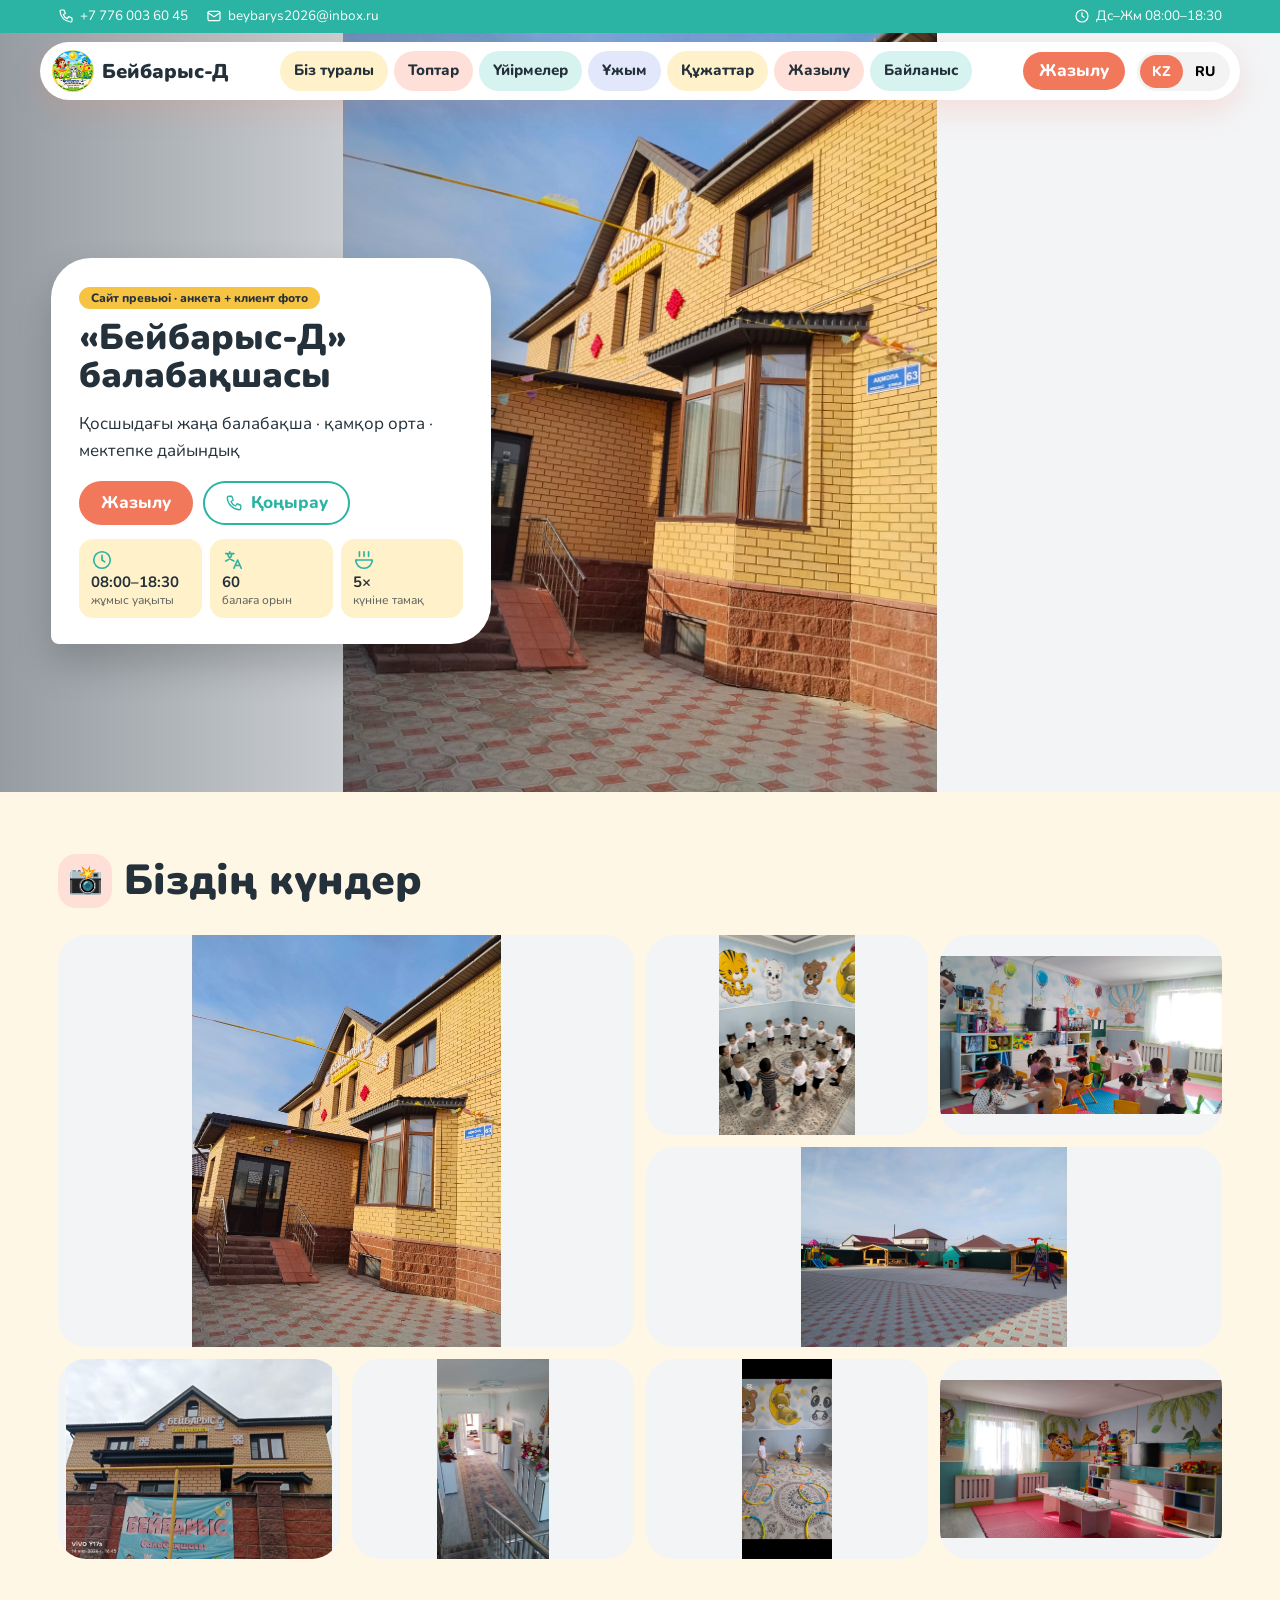
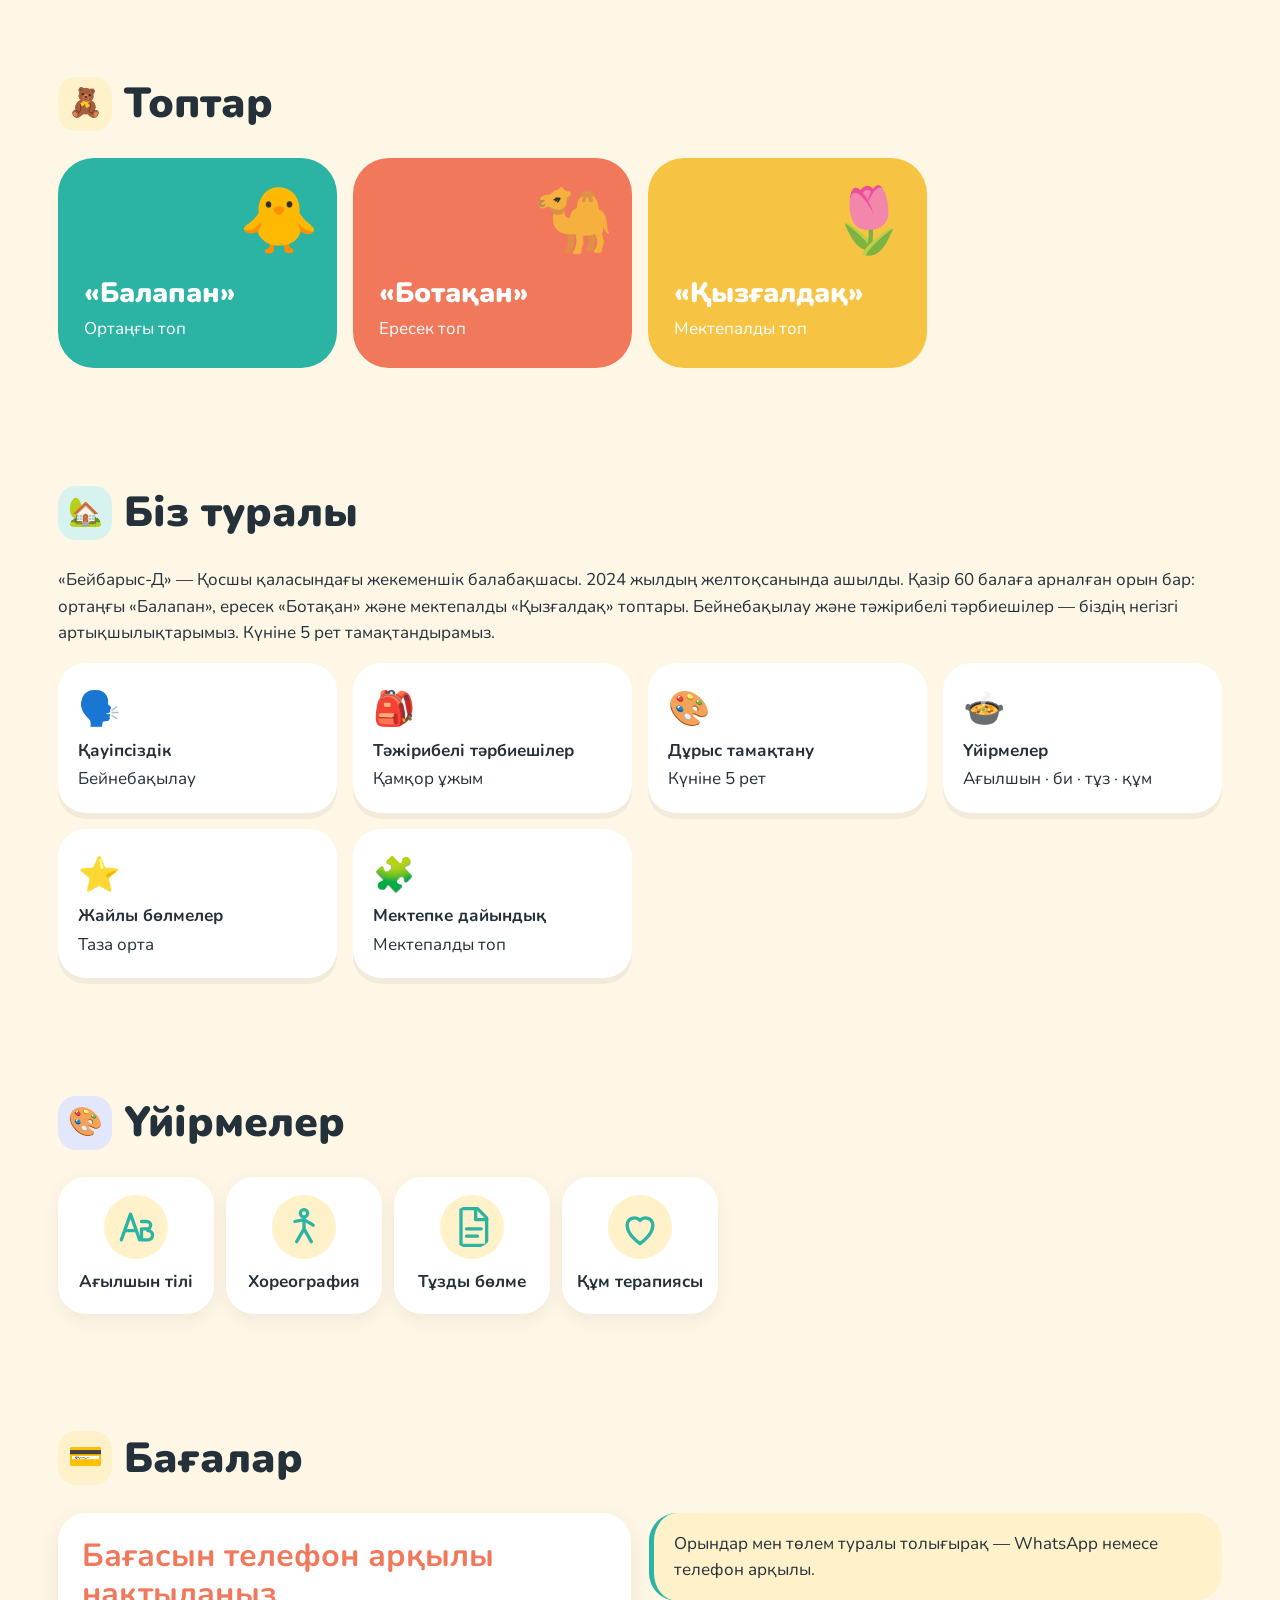
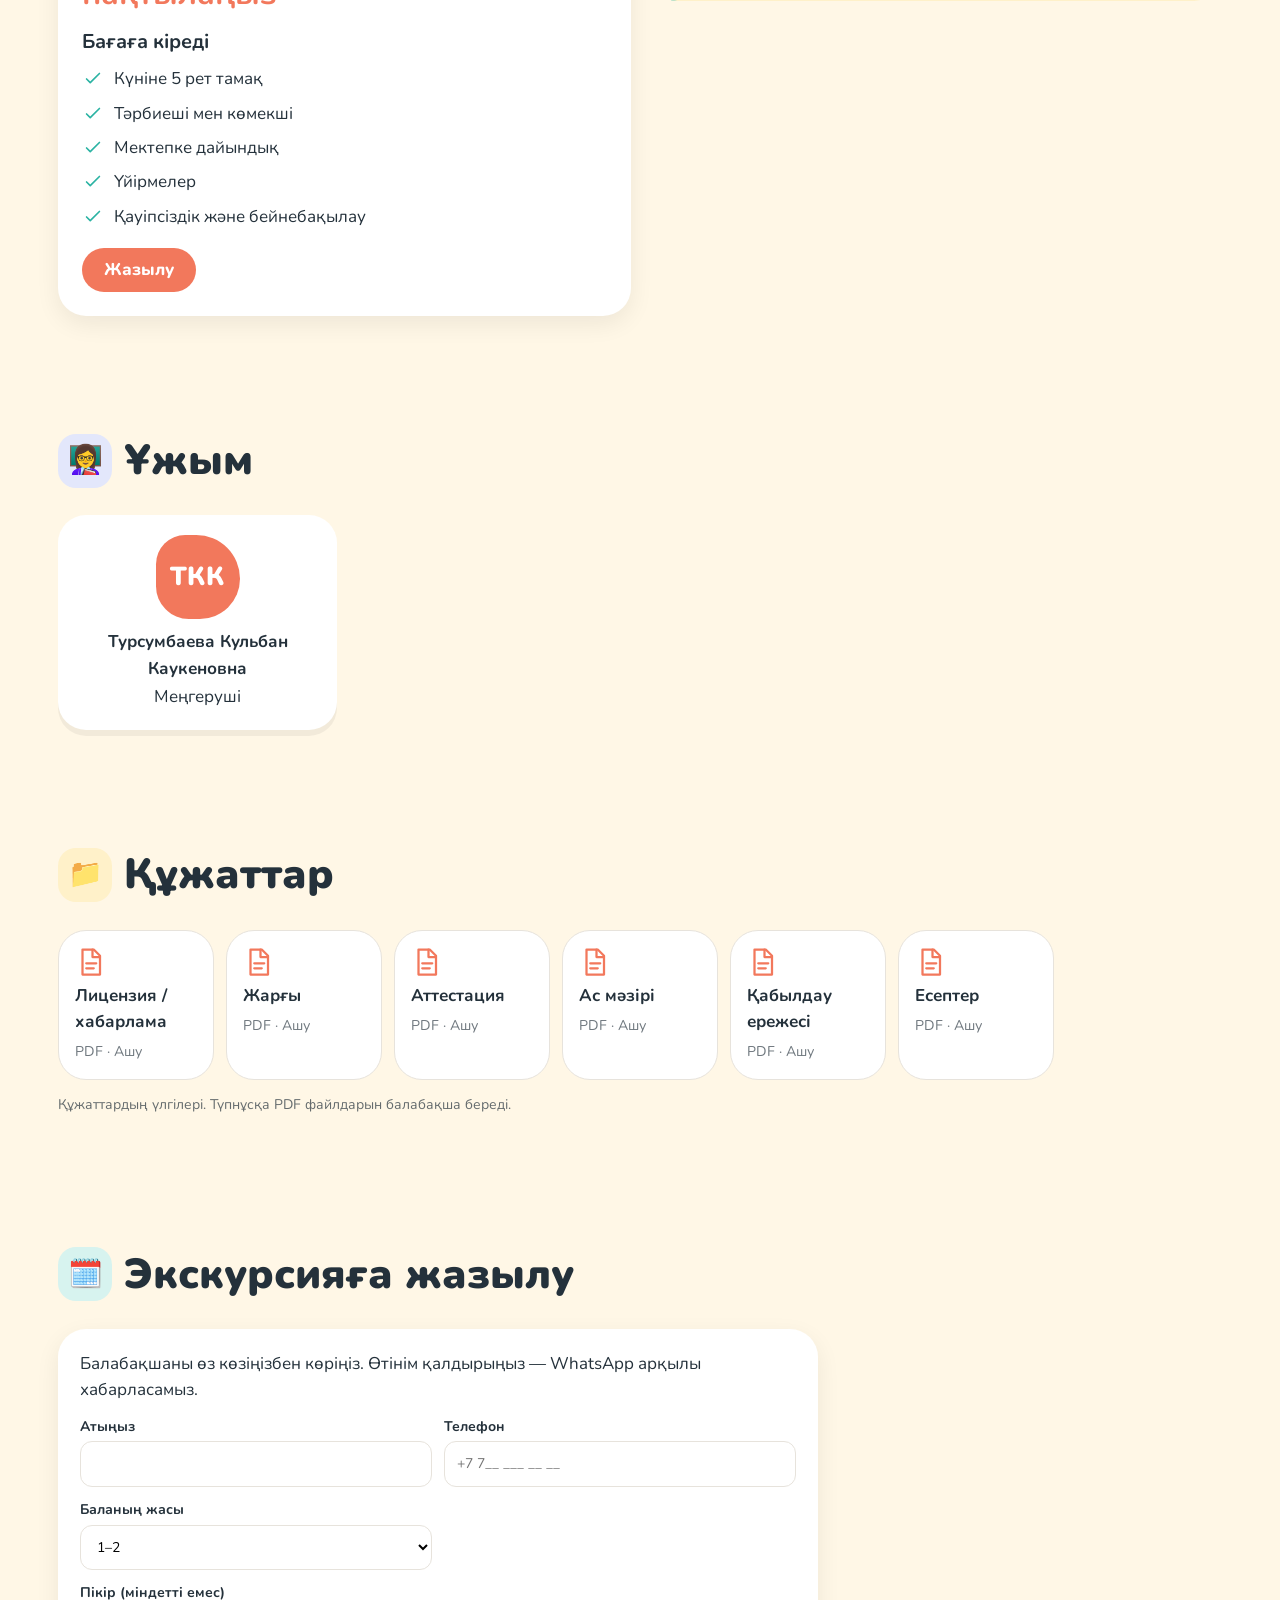
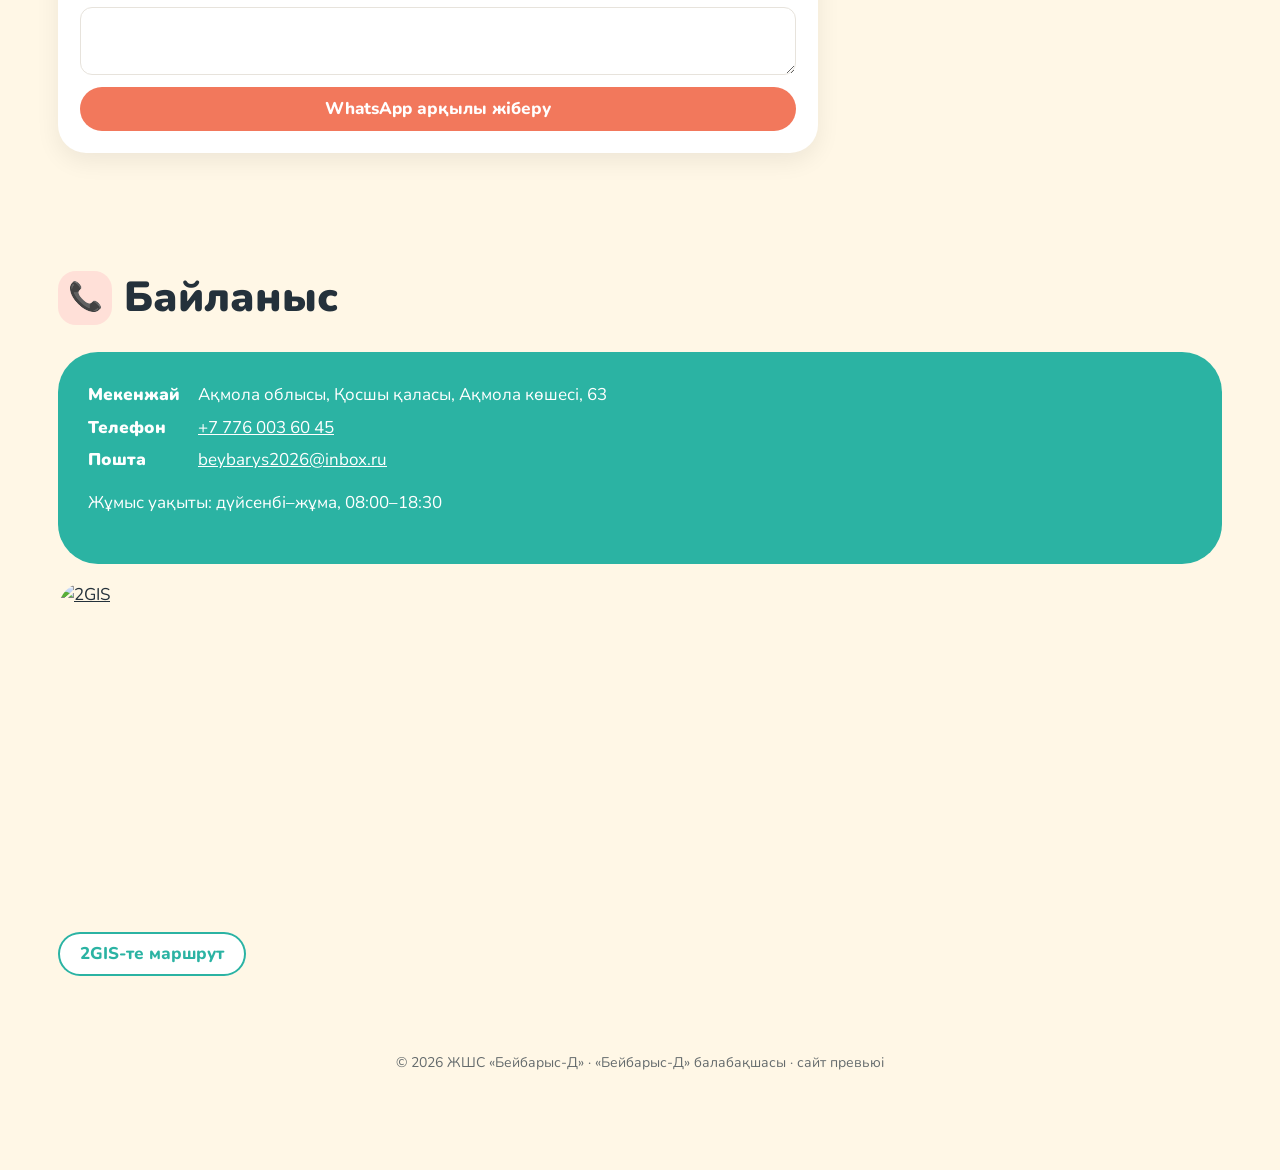
==== index.html @ a83dc699 "Preview site" ====
<!DOCTYPE html><html lang="kk"><head><meta charset="UTF-8"><meta name="viewport" content="width=device-width,initial-scale=1"><meta name="robots" content="noindex,nofollow"><title>Бейбарыс-Д — балабақша / детский сад</title><link rel="icon" href="logo.jpg">
<link rel="preconnect" href="https://fonts.googleapis.com"><link href="https://fonts.googleapis.com/css2?family=Nunito:wght@500;700;800;900&display=swap" rel="stylesheet">
<style>
:root{--teal:#2bb3a3;--yel:#f6c343;--cor:#f2785c;--vio:#7b8de0;--ink:#24313b;--bg:#fff7e6}
*{box-sizing:border-box}html{scroll-behavior:smooth;scroll-padding-top:90px}body{margin:0;font:17px/1.55 Nunito,"Segoe UI",Arial,sans-serif;color:var(--ink);background:var(--bg);padding-bottom:76px}img{display:block;max-width:100%}a{color:inherit}
.wrap{max-width:1200px;margin:auto;padding:0 18px}
header{position:fixed;top:12px;left:12px;right:12px;z-index:30;display:flex;align-items:center;gap:12px;background:#fff;border-radius:999px;padding:8px 10px 8px 12px;box-shadow:0 10px 30px rgba(242,120,92,.18);max-width:1200px;margin:auto}
.logo{display:flex;align-items:center;gap:8px;text-decoration:none;flex:none;font-weight:900;font-size:20px}.logo img{width:42px;height:42px;border-radius:50%;object-fit:cover;background:#fff}
nav{flex:1;display:flex;justify-content:center;gap:6px;min-width:0;overflow:hidden;height:40px;flex-wrap:wrap}
nav a{text-decoration:none;font-weight:800;padding:8px 14px;border-radius:999px;white-space:nowrap;font-size:15px}nav a:nth-child(4n+1){background:#fff1c9}nav a:nth-child(4n+2){background:#ffe0d8}nav a:nth-child(4n+3){background:#d7f3ef}nav a:nth-child(4n){background:#e3e7fb}
.lang{display:flex;background:#f3f3f3;border-radius:999px;padding:3px;flex:none;margin-left:auto}.lang button{border:0;background:none;border-radius:999px;padding:7px 12px;font:800 14px Nunito,sans-serif;cursor:pointer}.lang [aria-pressed=true]{background:var(--cor);color:#fff}
.tabs{display:none}
/* mobile: bottom tab bar instead of top menu */
.mob nav{display:none}.mob .tabs{display:flex;position:fixed;bottom:10px;left:10px;right:10px;z-index:30;background:#fff;border-radius:24px;box-shadow:0 -4px 24px rgba(0,0,0,.12);padding:6px;overflow-x:auto;gap:4px;scrollbar-width:none}.tabs::-webkit-scrollbar{display:none}
.tabs a{flex:1 0 auto;display:flex;flex-direction:column;align-items:center;text-decoration:none;font-size:11px;font-weight:800;padding:6px 8px;border-radius:16px;min-width:64px}.tabs a i{font-style:normal;font-size:22px}.tabs a.on{background:#fff1c9}
.hero{--heroimg:url(hero.jpg);position:relative;min-height:92vh;display:flex;align-items:flex-end;padding:110px 0 40px;background:url(hero.jpg) center/cover}
.hero:after{content:"";position:absolute;inset:0;background:linear-gradient(180deg,transparent 40%,rgba(36,49,59,.55))}
.hcard{position:relative;z-index:1;background:#fff;border-radius:40px 40px 40px 8px;padding:26px 28px;max-width:560px;box-shadow:0 20px 40px rgba(0,0,0,.2)}.hcard h1{margin:0 0 8px;font-size:clamp(30px,6vw,52px);line-height:1.05;font-weight:900}.hcard h1 em{color:var(--cor);font-style:normal}
.demo{display:inline-block;background:var(--yel);border-radius:999px;padding:2px 12px;font-size:12px;font-weight:800;margin-bottom:10px}
.btn{display:inline-block;margin:8px 8px 0 0;padding:13px 22px;border-radius:999px;font-weight:900;text-decoration:none}.b1{background:var(--teal);color:#fff}.b2{background:#fff1c9}
section{padding:56px 0}h2{font-size:clamp(28px,5vw,42px);font-weight:900;margin:0 0 22px;display:flex;align-items:center;gap:12px}h2 i{font-style:normal;width:54px;height:54px;border-radius:18px;display:grid;place-items:center;font-size:28px}#lang{margin-left:auto;flex:none}
.mosaic{display:grid;gap:12px;grid-template-columns:repeat(2,1fr);grid-auto-rows:150px}.mosaic img{width:100%;height:100%;object-fit:cover;border-radius:28px}.mosaic img:first-child{grid-column:span 2;grid-row:span 2}
@media(min-width:800px){.mosaic{grid-template-columns:repeat(4,1fr);grid-auto-rows:200px}.mosaic img:first-child{grid-column:span 2;grid-row:span 2}.mosaic img:nth-child(4){grid-column:span 2}}
.tiles{list-style:none;padding:0;margin:0;display:grid;gap:16px;grid-template-columns:repeat(auto-fill,minmax(240px,1fr))}.tiles.g li{background:var(--c);color:#fff;border-radius:36px;padding:26px;min-height:210px;display:flex;flex-direction:column;justify-content:flex-end;position:relative;overflow:hidden}
.tiles.g .ge{position:absolute;top:14px;right:18px;font-size:64px}.tiles.g b{font-size:28px;font-weight:900}
.feat li,.stf li{background:#fff;border-radius:28px;padding:20px;display:flex;flex-direction:column;gap:2px;box-shadow:0 6px 0 rgba(0,0,0,.05)}.fi{font-size:34px}
.stf li{align-items:center;text-align:center}.av{width:84px;height:84px;border-radius:40% 60% 55% 45%;display:grid;place-items:center;font-size:26px;font-weight:900;color:#fff;margin-bottom:8px}.stf li:nth-child(4n+1) .av{background:var(--cor)}.stf li:nth-child(4n+2) .av{background:var(--teal)}.stf li:nth-child(4n+3) .av{background:var(--yel)}.stf li:nth-child(4n) .av{background:var(--vio)}
.nws{display:flex;gap:16px;overflow-x:auto;scroll-snap-type:x mandatory;padding-bottom:10px}.nws article{flex:0 0 min(320px,85%);scroll-snap-align:start;background:#fff;border-radius:32px;overflow:hidden}.nws img{aspect-ratio:4/3;object-fit:cover;width:100%}.nws div{padding:16px 20px}.nws time{background:#ffe0d8;border-radius:999px;padding:2px 10px;font-size:13px;font-weight:800}.nws h3{margin:8px 0 4px}
.dcs{list-style:none;padding:0;display:flex;flex-wrap:wrap;gap:10px}.dcs li{background:#fff;border-radius:999px;padding:12px 18px;font-weight:800}.dcs a{text-decoration:none}.dcs small{margin-left:6px;color:#999}
.sym li{background:#fff;border-radius:28px;padding:20px;display:flex;flex-direction:column;align-items:center;gap:8px}.sym svg{width:100px;height:64px}
.cnt{background:var(--teal);color:#fff;border-radius:40px;padding:30px}.cnt a{color:#fff}dl{display:grid;grid-template-columns:max-content 1fr;gap:6px 18px;margin:0 0 10px}dt{font-weight:900}dd{margin:0}
footer{text-align:center;padding:20px;font-size:14px;opacity:.7}
@media(max-width:1023px){.hero{display:block;min-height:0;padding:0 0 8px;background:none}.hero:before{content:"";display:block;aspect-ratio:4/3;max-height:68vh;width:100%;background:var(--heroimg) center 60%/cover}.hero:after{display:none}.hero .wrap{position:relative;z-index:1}.hcard{margin:-36px auto 0;max-width:640px;padding:16px 20px;border-radius:28px 28px 28px 8px}.hcard h1{font-size:clamp(24px,5vw,38px)}.hcard .btn{padding:9px 16px;font-size:14px}}@media(max-width:480px){.hcard p{display:none}}@media(max-width:520px){.tabs a{flex:1 1 0;min-width:0;padding:5px 1px;font-size:10px;letter-spacing:-.2px;white-space:nowrap}.tabs a i{font-size:20px}}@media(min-width:1024px){.hero{background:var(--heroimg) center 60%/cover no-repeat;min-height:88vh;align-items:center}.hero:after{background:linear-gradient(90deg,rgba(36,49,59,.45) 0,rgba(36,49,59,.15) 32%,transparent 45%)}.hero .wrap{max-width:none;padding-left:clamp(24px,4vw,64px)}.hero .hcard{max-width:min(440px,36vw);margin:0}.hero h1{font-size:clamp(28px,2.8vw,44px);overflow-wrap:anywhere}}.hj{padding:9px 16px!important;font-size:14px;flex:none}header{top:42px}.xtop{position:fixed;top:0;left:0;right:0;z-index:31}.mob header{top:38px}body{padding-top:0}
.hero{padding-top:150px}@media(max-width:1023px){.hero{padding-top:0}.hero:before{margin-top:0}main{padding-top:30px}}
@media(max-width:480px){.logo span{display:none}.hj{padding:8px 12px!important;font-size:13px}}
.xstats li{background:#fff7e6}#prices .xpc,#clubs li{border-radius:28px}.xb1{background:var(--cor)}@media(min-width:1024px){.hero .wrap{width:100%;margin:0}}
</style><link rel="stylesheet" href="extra.css?v=1"><style>:root{--xa:#2bb3a3;--xa2:#f2785c;--xr:28px;--xsoft:#fff1c9}</style><style>.mosaic img{object-fit:contain!important;background:#f3f4f6}.hero,.hero:before{background-size:contain!important;background-color:#f3f4f6!important;background-repeat:no-repeat!important;background-position:center!important}</style>
</head><body>
<div id="xtop"></div>
<header><a class="logo" href="#top"><img src="logo.jpg" alt=""><span data-t="brand"></span></a><nav id="nav"></nav><a class="xb xb1 xjoin hj" href="#excursion"></a><span id="lang"></span></header>
<div class="tabs" id="tabs"></div>
<main id="top">
<section class="hero"><div class="wrap"><div class="hcard"><span class="demo" data-t="demo"></span><h1 id="h1"></h1><p data-t="heroL"></p><div id="xcta"></div></div></div></section>
<section><div class="wrap"><h2><i style="background:#ffe0d8">📸</i><span data-t="gallery"></span></h2><div class="mosaic xgal"><img src="img/g01.jpg" alt="" loading="lazy"><img src="img/g02.jpg" alt="" loading="lazy"><img src="img/g03.jpg" alt="" loading="lazy"><img src="img/g04.jpg" alt="" loading="lazy"><img src="img/g05.jpg" alt="" loading="lazy"><img src="img/g06.jpg" alt="" loading="lazy"><img src="img/g07.jpg" alt="" loading="lazy"><img src="img/g08.jpg" alt="" loading="lazy"></div></div></section>
<section id="groups"><div class="wrap"><h2><i style="background:#fff1c9">🧸</i><span data-n="groups"></span></h2><ul class="tiles g" id="grp"></ul></div></section>
<section id="about"><div class="wrap"><h2><i style="background:#d7f3ef">🏡</i><span data-n="about"></span></h2><p data-t="aboutP"></p><ul class="tiles feat" id="feats"></ul></div></section>
<section id="clubs"><div class="wrap"><h2><i style="background:#e3e7fb">🎨</i><span data-x="clubsT"></span></h2><div id="xclubs"></div></div></section>
<section id="prices"><div class="wrap"><h2><i style="background:#fff1c9">💳</i><span data-x="priceT"></span></h2><div id="xprice"></div></div></section>
<section id="staff"><div class="wrap"><h2><i style="background:#e3e7fb">👩‍🏫</i><span data-n="staff"></span></h2><ul class="tiles stf" id="stf"></ul></div></section>
<section id="docs"><div class="wrap"><h2><i style="background:#fff1c9">📁</i><span data-n="docs"></span></h2><div id="xdocs"></div><ul class="dcs" id="dcs" style="display:none"></ul><p data-t="docsNote" style="opacity:.7;font-size:14px"></p></div></section>
<section id="excursion"><div class="wrap"><h2><i style="background:#d7f3ef">🗓️</i><span data-x="excT"></span></h2><div id="xexc"></div></div></section>
<section id="contacts"><div class="wrap"><h2><i style="background:#ffe0d8">📞</i><span data-n="contacts"></span></h2><div class="cnt" id="cnt"></div><div id="xmap"></div></div></section>
</main><footer data-t="foot"></footer>
<script src="data.js"></script><script src="render.js"></script><script src="extra.js?v=1"></script><script>
const $=id=>document.getElementById(id),R=document.documentElement,IC={clubs:'🎨',excursion:'🗓️',about:'🏡',groups:'🧸',staff:'👩‍🏫',news:'📰',docs:'📁',contacts:'📞'};
function fit(){R.classList.remove('mob');if(innerWidth<1000){R.classList.add('mob');return}fitNav($('nav'),'mob')}
window.render=()=>{S.i18n();document.querySelectorAll('[data-n]').forEach(e=>e.textContent=S.title(e.dataset.n));$('h1').textContent=T('heroT');$('nav').innerHTML=S.nav();$('tabs').innerHTML=D.nav.map(n=>`<a href="#${n[0]}"><i>${IC[n[0]]}</i>${n[1+L()]}</a>`).join('');$('lang').innerHTML=S.lang();$('feats').innerHTML=S.feats();$('grp').innerHTML=S.groups();$('stf').innerHTML=S.staff();$('dcs').innerHTML=S.docs();$('cnt').innerHTML=S.contacts();document.title=T('heroT');XB.fill();fit()};
render();addEventListener('resize',fit);addEventListener('load',fit);document.fonts&&document.fonts.ready.then(fit);
</script></body></html>
---- extra.css ----
:root{--xa:#2bb3a3;--xa2:#f2785c;--xink:inherit;--xcard:#fff;--xr:18px;--xline:#e7e3dc;--xsoft:#e9f7f5}
.xi{width:22px;height:22px;flex:none}
.xtop{background:var(--xa);color:#fff;font-size:13.5px}.xtop .xw{max-width:1200px;margin:auto;padding:6px 18px;display:flex;gap:18px;align-items:center;flex-wrap:wrap}.xtop a,.xtop .xh{display:inline-flex;align-items:center;gap:6px;color:#fff;text-decoration:none;white-space:nowrap}.xtop .xi{width:16px;height:16px}.xtop .xh{margin-left:auto}
@media(max-width:600px){.xtop .xm{display:none}.xtop .xw{gap:12px;padding:5px 12px;font-size:12.5px}}
@media(max-width:380px){.xtop .xh .xi{display:none}}
.xb{display:inline-flex;align-items:center;justify-content:center;gap:8px;padding:12px 22px;border-radius:999px;font-weight:800;text-decoration:none;border:0;cursor:pointer;font:inherit;font-weight:800;line-height:1.2}.xb1{background:var(--xa2);color:#fff}.xb2{background:#fff;color:var(--xa);box-shadow:inset 0 0 0 2px var(--xa)}.xb .xi{width:18px;height:18px}
.xcta{display:flex;flex-wrap:wrap;gap:10px;margin:14px 0 4px}
.xstats{list-style:none;padding:0;margin:14px 0 0;display:grid;grid-template-columns:repeat(3,1fr);gap:8px}.xstats li{display:flex;flex-direction:column;align-items:flex-start;gap:2px;padding:10px 12px;border-radius:14px;background:var(--xsoft);min-width:0}.xstats .xi{color:var(--xa)}.xstats b{font-size:15px;line-height:1.2;white-space:nowrap}.xstats span{font-size:12px;opacity:.75;line-height:1.25}
@media(max-width:420px){.xstats{gap:6px}.xstats li{padding:8px}.xstats b{font-size:13px}.xstats span{font-size:11px}}
.xprice{display:grid;gap:18px;align-items:start}@media(min-width:800px){.xprice{grid-template-columns:minmax(0,1fr) minmax(0,1fr)}}
.xpc{background:var(--xcard);border-radius:var(--xr);padding:24px;box-shadow:0 8px 24px rgba(0,0,0,.07)}.xps{display:block;font-size:clamp(24px,4vw,32px);color:var(--xa2);line-height:1.2}.xpc h3{margin:14px 0 8px}.xpc ul{list-style:none;padding:0;margin:0 0 18px;display:grid;gap:8px}.xpc li{display:flex;gap:10px;align-items:center}.xpc li .xi{color:var(--xa)}
.xpn{margin:0;padding:18px 20px;border-radius:var(--xr);background:var(--xsoft);border-left:5px solid var(--xa)}
.xclubs{list-style:none;padding:0;margin:0;display:grid;gap:12px;grid-template-columns:repeat(auto-fill,minmax(150px,1fr))}.xclubs li{background:var(--xcard);border-radius:var(--xr);padding:18px 14px;display:flex;flex-direction:column;align-items:center;text-align:center;gap:10px;box-shadow:0 6px 18px rgba(0,0,0,.06)}.xclubs .xi{width:44px;height:44px;padding:10px;border-radius:50%;background:var(--xsoft);color:var(--xa);box-sizing:content-box}
@media(max-width:380px){.xclubs{grid-template-columns:1fr 1fr}}
.xform{display:grid;gap:12px;grid-template-columns:1fr 1fr;background:var(--xcard);border-radius:var(--xr);padding:22px;box-shadow:0 8px 24px rgba(0,0,0,.07);max-width:760px}.xform p{grid-column:1/-1;margin:0}.xform label{display:flex;flex-direction:column;gap:4px;font-weight:700;font-size:14px;min-width:0}.xform input,.xform select,.xform textarea{font:inherit;font-weight:400;padding:11px 12px;border:1.5px solid var(--xline);border-radius:12px;background:#fff;width:100%;min-width:0}.xform input:focus,.xform select:focus,.xform textarea:focus{outline:2px solid var(--xa);border-color:transparent}.xfull{grid-column:1/-1}
@media(max-width:520px){.xform{grid-template-columns:1fr;padding:16px}}
.xdocs{list-style:none;padding:0;margin:0;display:grid;gap:12px;grid-template-columns:repeat(auto-fill,minmax(145px,1fr))}.xdocs button{width:100%;height:100%;display:flex;flex-direction:column;align-items:flex-start;gap:6px;text-align:left;font:inherit;color:inherit;background:var(--xcard);border:1.5px solid var(--xline);border-radius:var(--xr);padding:16px;cursor:pointer}.xdocs button:hover{border-color:var(--xa)}.xdocs .xi{color:var(--xa2);width:30px;height:30px}.xdocs small{opacity:.65}
@media(max-width:330px){.xdocs{grid-template-columns:1fr}}
.xmap{margin-top:18px;display:grid;gap:10px;justify-items:start}.xmap iframe{width:100%;height:340px;border:0;border-radius:var(--xr);background:#eee}@media(max-width:600px){.xmap iframe{height:260px}}
.xgal img{cursor:zoom-in}
.xmod{position:fixed;inset:0;z-index:100;background:rgba(10,14,18,.92);display:flex;align-items:center;justify-content:center}.xmod[hidden]{display:none}
.xbody{display:flex;align-items:center;justify-content:center;width:100%;height:100%;padding:56px 12px;flex-direction:column;gap:8px}.xbody img{max-width:100%;max-height:100%;object-fit:contain;border-radius:8px}.xc{color:#fff;font-size:13px;opacity:.8}
.xmod button{position:absolute;border:0;background:rgba(255,255,255,.16);color:#fff;width:46px;height:46px;border-radius:50%;font-size:30px;line-height:1;cursor:pointer;display:grid;place-items:center}.xx{top:10px;right:10px}.xp{left:10px;top:50%;transform:translateY(-50%)}.xn{right:10px;top:50%;transform:translateY(-50%)}.xmod.pdf .xp,.xmod.pdf .xn{display:none}
.xpdf{background:#fff;color:#222;border-radius:14px;overflow:hidden;width:min(900px,100%);height:100%;display:flex;flex-direction:column}.xpdfh{display:flex;gap:14px;align-items:center;padding:10px 14px;border-bottom:1px solid #eee;flex-wrap:wrap}.xpdfh b{margin-right:auto}.xpdfh a{color:var(--xa);font-weight:700}.xpdf iframe{flex:1;border:0;width:100%}
html,body{overflow-x:clip}

.xtop .xig{display:inline-flex;align-items:center}
.xmapimg{display:block;width:100%;border-radius:var(--xr,20px);overflow:hidden}.xmapimg img{display:block;width:100%;height:340px;object-fit:cover}@media(max-width:600px){.xmapimg img{height:260px}}
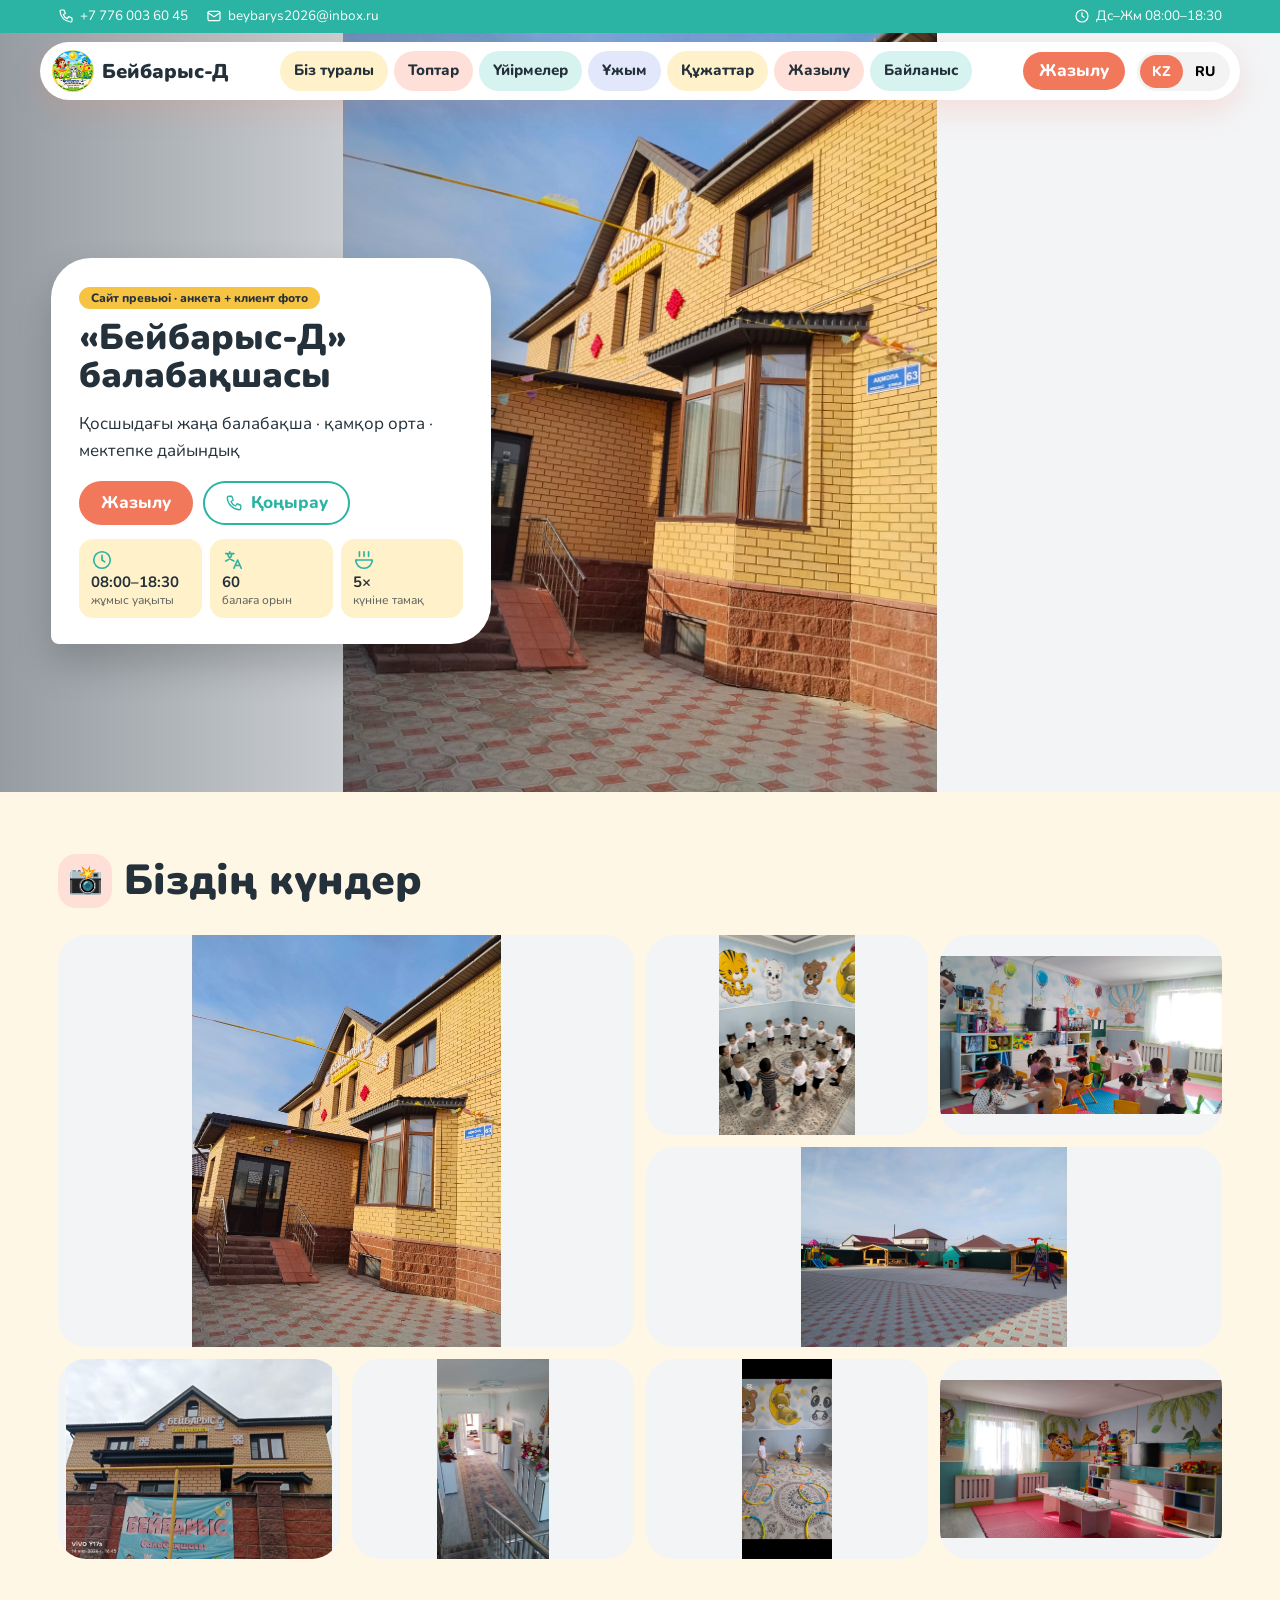
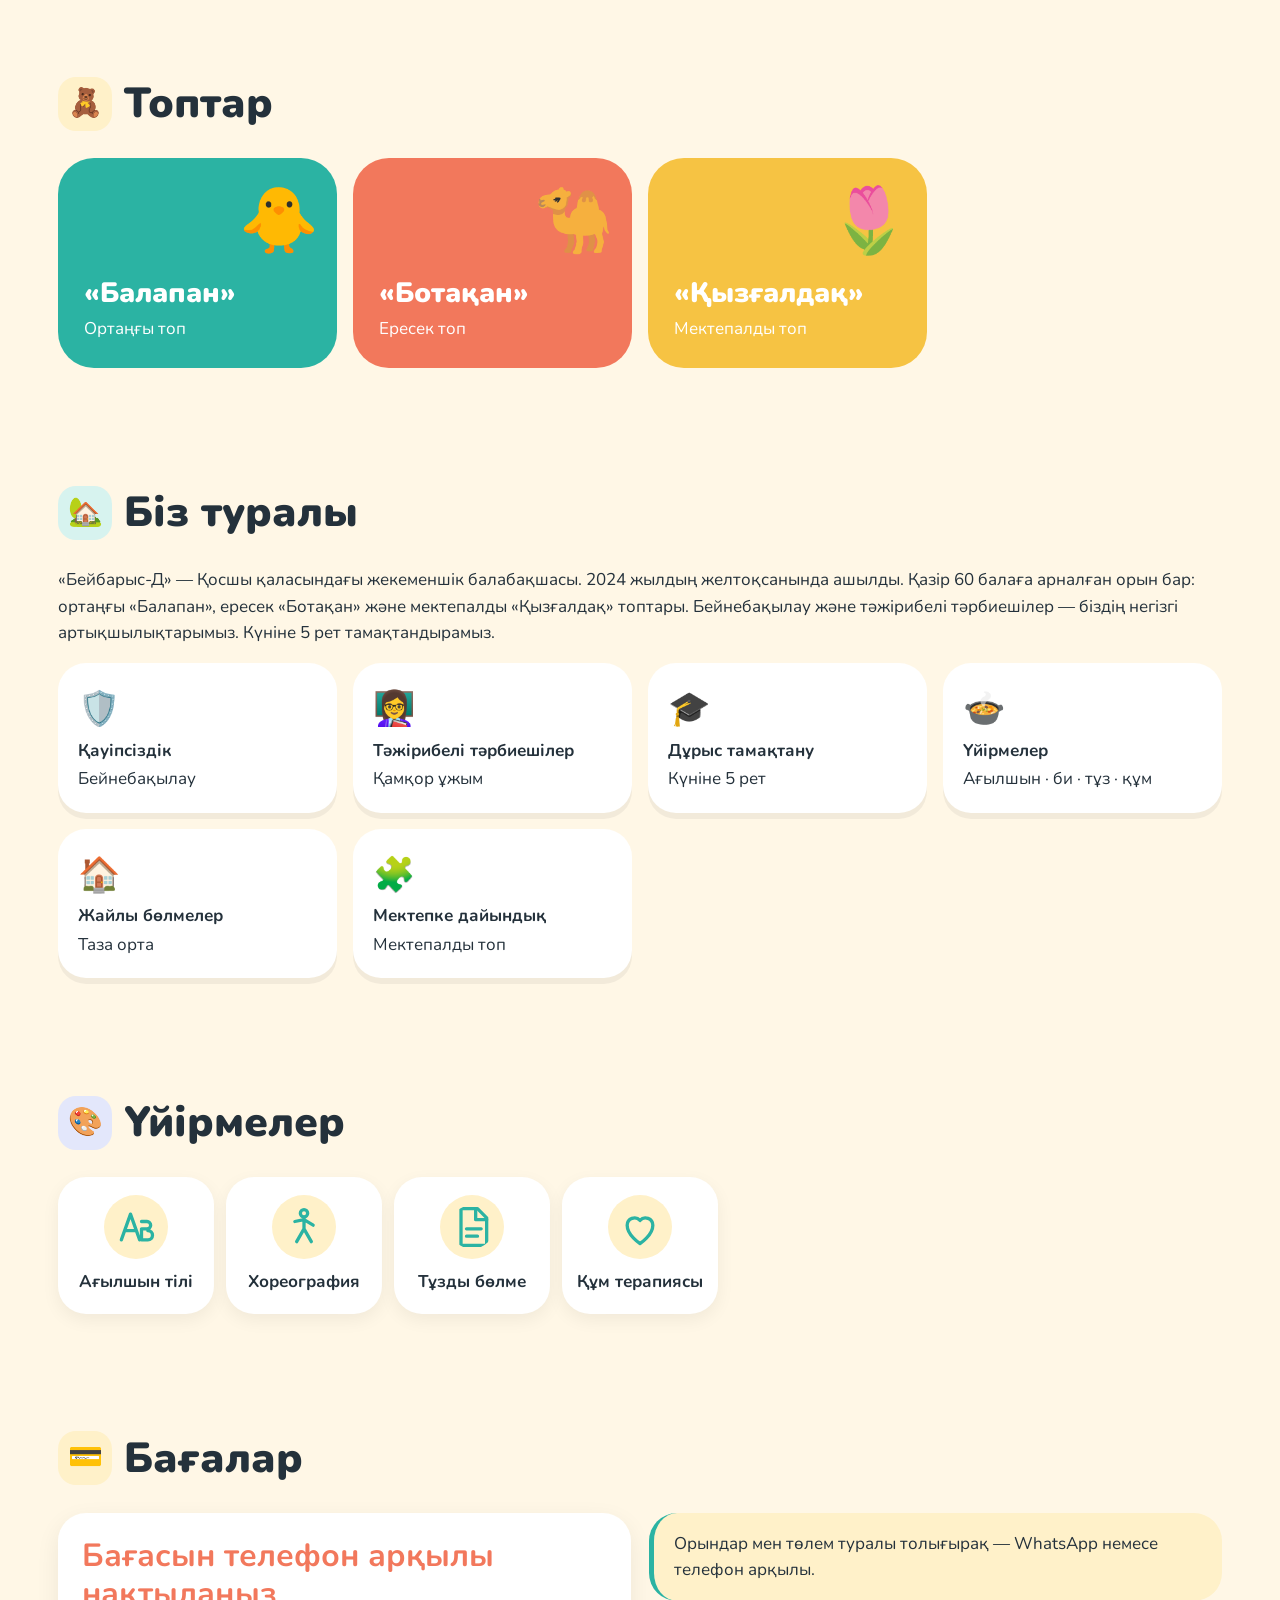
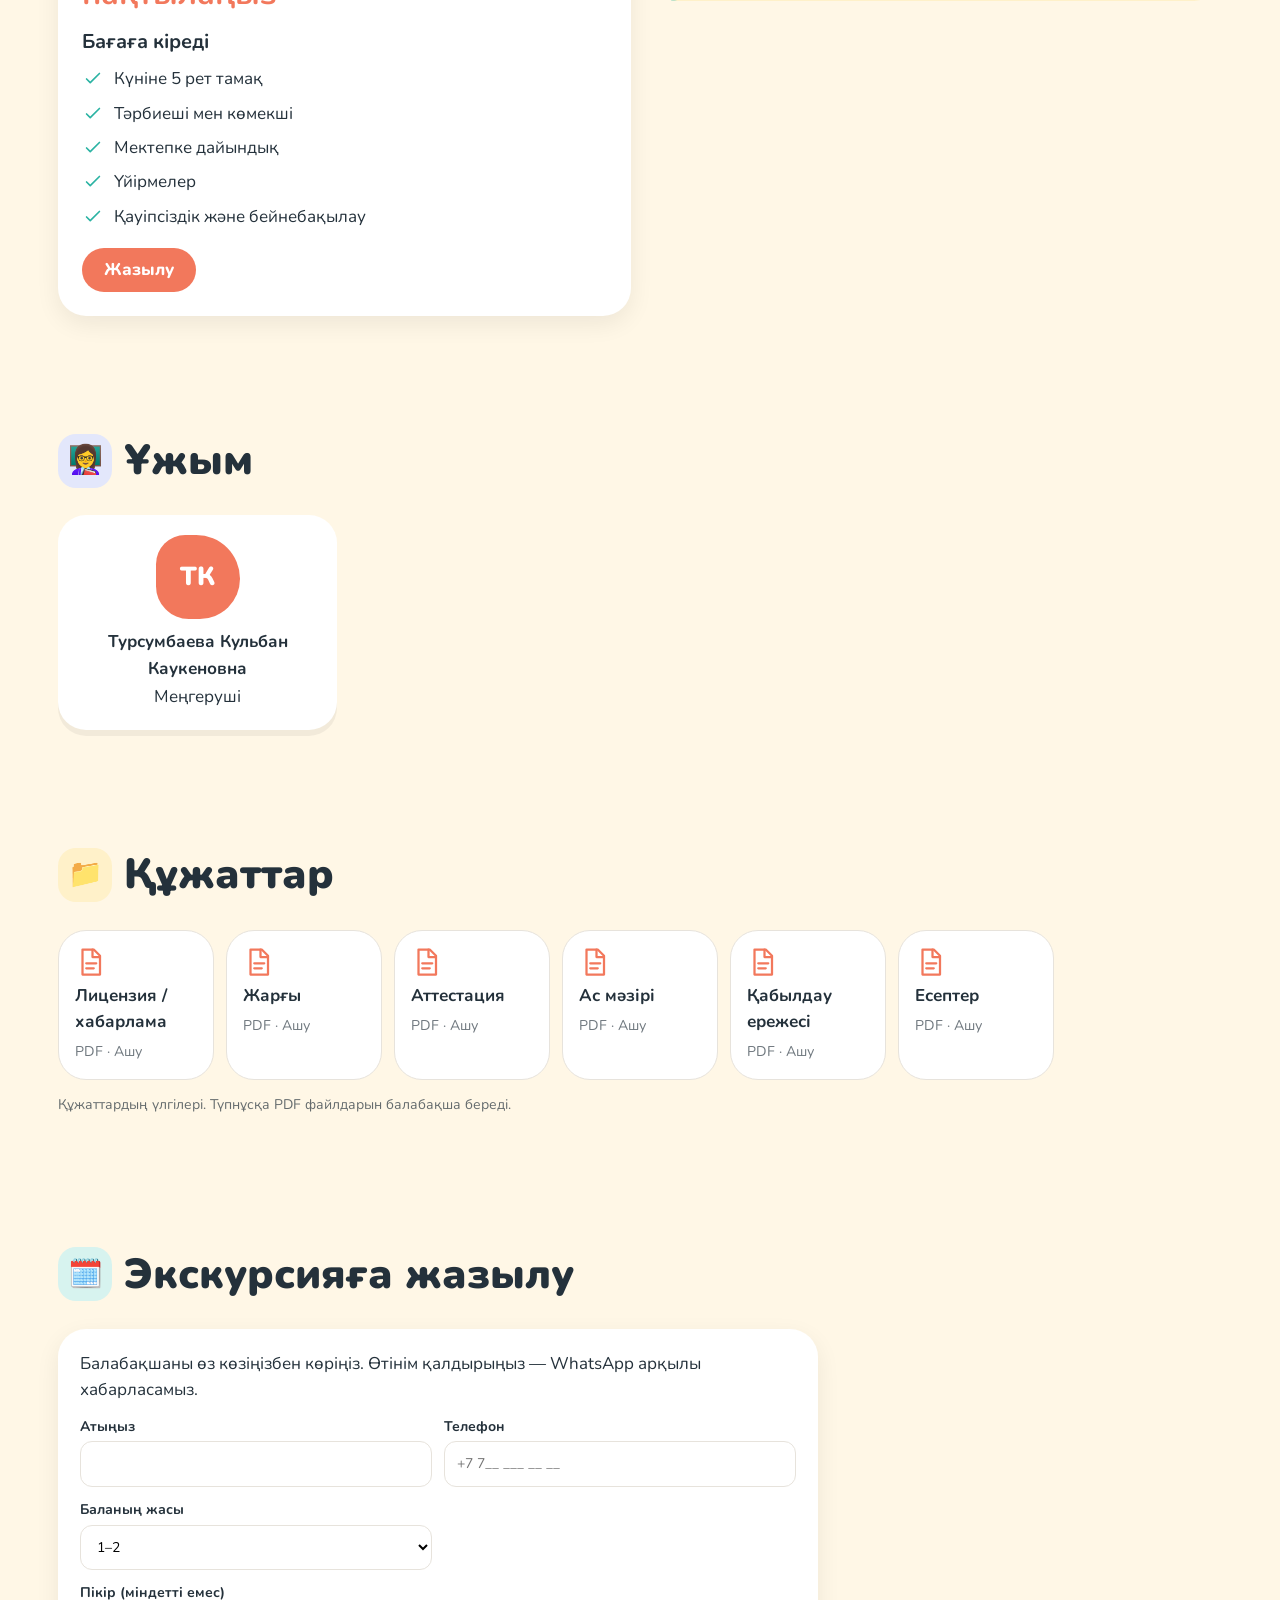
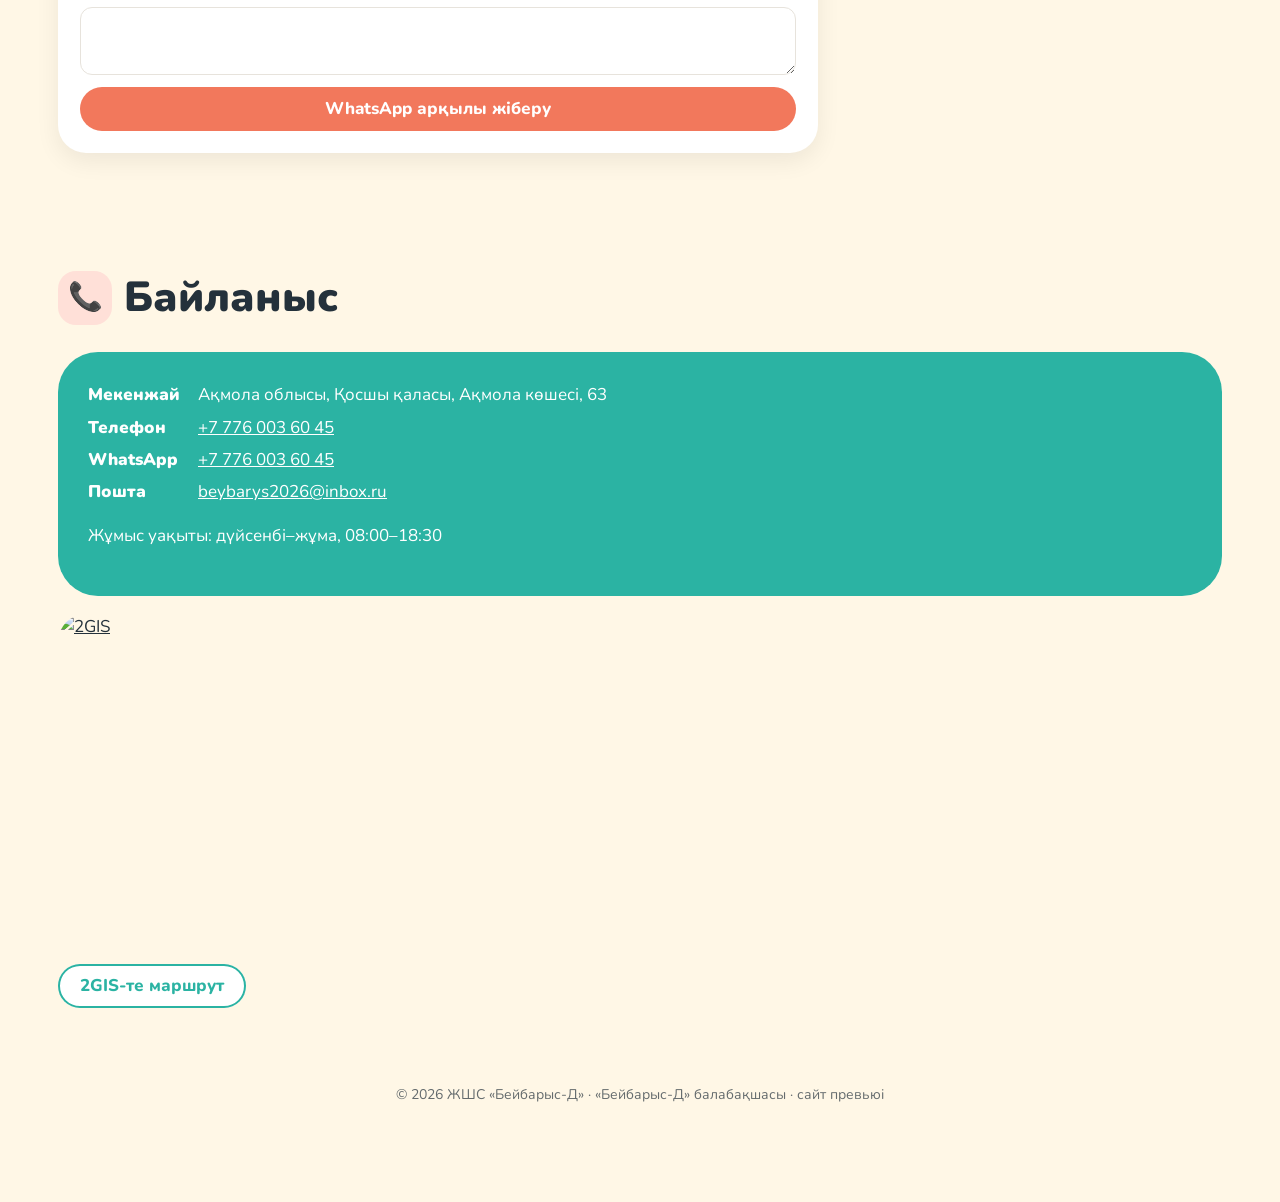
==== commit d024a436: "Add Decap CMS admin cabinet (DecapBridge-ready) Editable data/site.json for all KZ+RU texts, photos," ====
--- a/index.html
+++ b/index.html
@@ -41,7 +41,7 @@
 <div class="tabs" id="tabs"></div>
 <main id="top">
 <section class="hero"><div class="wrap"><div class="hcard"><span class="demo" data-t="demo"></span><h1 id="h1"></h1><p data-t="heroL"></p><div id="xcta"></div></div></div></section>
-<section><div class="wrap"><h2><i style="background:#ffe0d8">📸</i><span data-t="gallery"></span></h2><div class="mosaic xgal"><img src="img/g01.jpg" alt="" loading="lazy"><img src="img/g02.jpg" alt="" loading="lazy"><img src="img/g03.jpg" alt="" loading="lazy"><img src="img/g04.jpg" alt="" loading="lazy"><img src="img/g05.jpg" alt="" loading="lazy"><img src="img/g06.jpg" alt="" loading="lazy"><img src="img/g07.jpg" alt="" loading="lazy"><img src="img/g08.jpg" alt="" loading="lazy"></div></div></section>
+<section><div class="wrap"><h2><i style="background:#ffe0d8">📸</i><span data-t="gallery"></span></h2><div class="mosaic xgal" id="gal"></div></div></section>
 <section id="groups"><div class="wrap"><h2><i style="background:#fff1c9">🧸</i><span data-n="groups"></span></h2><ul class="tiles g" id="grp"></ul></div></section>
 <section id="about"><div class="wrap"><h2><i style="background:#d7f3ef">🏡</i><span data-n="about"></span></h2><p data-t="aboutP"></p><ul class="tiles feat" id="feats"></ul></div></section>
 <section id="clubs"><div class="wrap"><h2><i style="background:#e3e7fb">🎨</i><span data-x="clubsT"></span></h2><div id="xclubs"></div></div></section>
@@ -51,9 +51,9 @@
 <section id="excursion"><div class="wrap"><h2><i style="background:#d7f3ef">🗓️</i><span data-x="excT"></span></h2><div id="xexc"></div></div></section>
 <section id="contacts"><div class="wrap"><h2><i style="background:#ffe0d8">📞</i><span data-n="contacts"></span></h2><div class="cnt" id="cnt"></div><div id="xmap"></div></div></section>
 </main><footer data-t="foot"></footer>
-<script src="data.js"></script><script src="render.js"></script><script src="extra.js?v=1"></script><script>
+<script src="data.js?v=cms1"></script><script src="render.js?v=cms1"></script><script src="extra.js?v=cms1"></script><script>
 const $=id=>document.getElementById(id),R=document.documentElement,IC={clubs:'🎨',excursion:'🗓️',about:'🏡',groups:'🧸',staff:'👩‍🏫',news:'📰',docs:'📁',contacts:'📞'};
 function fit(){R.classList.remove('mob');if(innerWidth<1000){R.classList.add('mob');return}fitNav($('nav'),'mob')}
-window.render=()=>{S.i18n();document.querySelectorAll('[data-n]').forEach(e=>e.textContent=S.title(e.dataset.n));$('h1').textContent=T('heroT');$('nav').innerHTML=S.nav();$('tabs').innerHTML=D.nav.map(n=>`<a href="#${n[0]}"><i>${IC[n[0]]}</i>${n[1+L()]}</a>`).join('');$('lang').innerHTML=S.lang();$('feats').innerHTML=S.feats();$('grp').innerHTML=S.groups();$('stf').innerHTML=S.staff();$('dcs').innerHTML=S.docs();$('cnt').innerHTML=S.contacts();document.title=T('heroT');XB.fill();fit()};
-render();addEventListener('resize',fit);addEventListener('load',fit);document.fonts&&document.fonts.ready.then(fit);
+window.render=()=>{S.i18n();document.querySelectorAll('[data-n]').forEach(e=>e.textContent=S.title(e.dataset.n));$('h1').textContent=(D.h1?D.h1[L()]:T('heroT'));$('nav').innerHTML=S.nav();$('tabs').innerHTML=D.nav.map(n=>`<a href="#${n[0]}"><i>${IC[n[0]]||'•'}</i>${n[1+L()]}</a>`).join('');$('lang').innerHTML=S.lang();$('feats').innerHTML=S.feats();$('grp').innerHTML=S.groups();$('stf').innerHTML=S.staff();$('dcs').innerHTML=S.docs();$('cnt').innerHTML=S.contacts();const g=$('gal');if(g&&D.gallery&&D.gallery.length){g.innerHTML=D.gallery.map(x=>`<img src="${x[0]}" alt="${x[1+L()]||''}" loading="lazy">`).join('')}if(D.hero){const h=document.querySelector('.hero');h.style.setProperty('--heroimg',`url(${D.hero})`);h.style.backgroundImage=`url(${D.hero})`}document.title=T('heroT');XB.fill();fit()};
+render();fetch('data/site.json?t='+Date.now(),{cache:'no-store'}).then(r=>r.ok?r.json():null).then(j=>{if(j){applySite(j);render()}}).catch(()=>{});addEventListener('resize',fit);addEventListener('load',fit);document.fonts&&document.fonts.ready.then(fit);
 </script></body></html>
